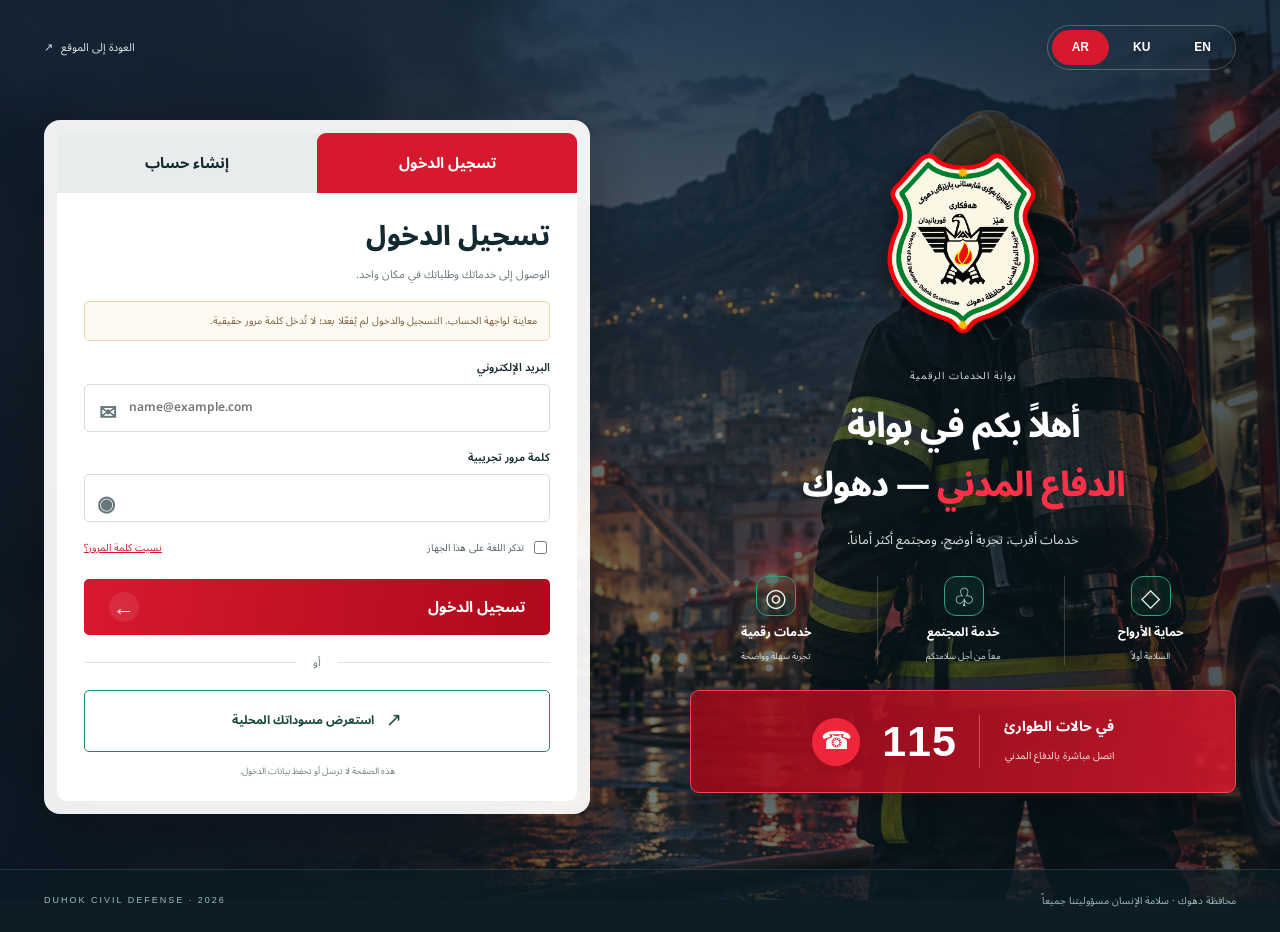
==== account.html @ 742c4f39 "Publish multilingual Duhok civil defense static portal" ====
<!doctype html>
<html lang="ar" dir="rtl"><head><meta charset="utf-8"><meta name="viewport" content="width=device-width,initial-scale=1"><meta name="theme-color" content="#14292f"><meta name="description" content="بوابة حساب المواطن لخدمات الدفاع المدني في دهوك — نسخة تطويرية."><title>بوابة المواطن — الدفاع المدني دهوك</title><link rel="icon" type="image/png" href="assets/civil-defense-logo.png"><link rel="stylesheet" href="styles.css"><link rel="stylesheet" href="institutional.css"><script src="account.js" defer></script></head>
<body class="account-page"><div class="account-background"></div><div class="account-overlay"></div><header class="account-header"><a class="account-back" href="index.html"><span>↗</span><span data-copy="home">العودة إلى الموقع</span></a><div class="account-languages" aria-label="Language"><button data-language="ar" aria-pressed="true">AR</button><button data-language="ku" aria-pressed="false">KU</button><button data-language="en" aria-pressed="false">EN</button></div></header>
<main class="account-layout"><section class="account-branding"><img src="assets/civil-defense-logo.png" alt="شعار الدفاع المدني في دهوك"><span class="account-eyebrow" data-copy="kicker">بوابة الخدمات الرقمية</span><h1><span data-copy="welcome">أهلاً بكم في بوابة</span><br><em data-copy="brand">الدفاع المدني</em><span data-copy="location"> — دهوك</span></h1><p data-copy="description">خدمات أقرب، تجربة أوضح، ومجتمع أكثر أماناً.</p><div class="account-values"><div><span>◇</span><strong data-copy="value1">حماية الأرواح</strong><small data-copy="value1desc">السلامة أولاً</small></div><div><span>♧</span><strong data-copy="value2">خدمة المجتمع</strong><small data-copy="value2desc">معاً من أجل سلامتكم</small></div><div><span>◎</span><strong data-copy="value3">خدمات رقمية</strong><small data-copy="value3desc">تجربة سهلة وواضحة</small></div></div><a class="account-emergency" href="tel:115"><span class="account-call">☎</span><b dir="ltr">115</b><span><strong data-copy="emergencyTitle">في حالات الطوارئ</strong><small data-copy="emergencyDesc">اتصل مباشرة بالدفاع المدني</small></span></a></section>
<section class="account-card" aria-labelledby="form-title"><div class="account-tabs" role="tablist" aria-label="Account"><button id="login-tab" role="tab" aria-selected="true" aria-controls="account-panel" data-tab="login" data-copy="login">تسجيل الدخول</button><button id="signup-tab" role="tab" aria-selected="false" aria-controls="account-panel" data-tab="signup" data-copy="signup">إنشاء حساب</button></div><div id="account-panel" role="tabpanel" aria-labelledby="login-tab"><h2 id="form-title" data-copy="login">تسجيل الدخول</h2><p class="account-subtitle" id="form-description" data-copy="loginDesc">الوصول إلى خدماتك وطلباتك في مكان واحد.</p><div class="account-notice" data-copy="notice">معاينة لواجهة الحساب. التسجيل والدخول لم يُفعّلا بعد؛ لا تُدخل كلمة مرور حقيقية.</div><form id="account-form"><label class="field signup-only" hidden><span data-copy="name">الاسم الكامل</span><input id="account-name" name="name" autocomplete="name" maxlength="100"></label><label class="field"><span data-copy="email">البريد الإلكتروني</span><div class="account-input"><input id="account-email" type="email" name="email" autocomplete="username" placeholder="name@example.com" required maxlength="150"><span aria-hidden="true">✉</span></div></label><label class="field"><span data-copy="password">كلمة مرور تجريبية</span><div class="account-input"><input id="account-password" type="password" name="password" autocomplete="off" minlength="8" maxlength="100" required><button id="password-toggle" type="button" aria-label="إظهار كلمة المرور" aria-pressed="false">◉</button></div></label><div class="account-form-options"><label><input type="checkbox" id="remember-language"><span data-copy="remember">تذكر اللغة على هذا الجهاز</span></label><button type="button" id="forgot-password" data-copy="forgot">نسيت كلمة المرور؟</button></div><button class="button red account-submit" id="account-submit" type="submit"><span data-copy="login">تسجيل الدخول</span><span>←</span></button><p id="account-message" role="status" aria-live="polite"></p></form><div class="account-or"><span></span><span data-copy="or">أو</span><span></span></div><a class="account-drafts" href="index.html?portal=drafts"><span>↗</span><strong data-copy="drafts">استعرض مسوداتك المحلية</strong></a><p class="account-privacy" data-copy="privacy">هذه الصفحة لا ترسل أو تحفظ بيانات الدخول.</p></div></section></main>
<footer class="account-footer"><span data-copy="footer">محافظة دهوك · سلامة الإنسان مسؤوليتنا جميعاً</span><span dir="ltr">DUHOK CIVIL DEFENSE · 2026</span></footer></body></html>
---- styles.css ----
@import url('https://fonts.googleapis.com/css2?family=Noto+Sans+Arabic:wght@400;500;600;700;800;900&display=swap');
:root{--red:#d7192d;--red-dark:#af1424;--ink:#14292f;--muted:#6b777b;--green:#147856;--line:#e4e8e7;--paper:#f6f7f5;--font:'Noto Sans Arabic',Tahoma,Arial,sans-serif}*{box-sizing:border-box}html{scroll-behavior:smooth;scroll-padding-top:100px}body{margin:0;font-family:var(--font);color:var(--ink);background:#fff;line-height:1.75}button,input,select,textarea{font:inherit}button,a,input,select,textarea{-webkit-tap-highlight-color:transparent}button{cursor:pointer}a{color:inherit;text-decoration:none}button{color:inherit}button:disabled{cursor:not-allowed}button:focus-visible,a:focus-visible,input:focus-visible,select:focus-visible,summary:focus-visible{outline:3px solid #219878;outline-offset:4px}h1,h2,h3,p{margin:0}h2{font-size:36px;font-weight:800;line-height:1.5;letter-spacing:-1px}p{color:var(--muted)}.wrap{width:min(1240px,calc(100% - 88px));margin-inline:auto}.icon{width:24px;height:24px;stroke:currentColor;fill:none;stroke-width:1.7;stroke-linecap:round;stroke-linejoin:round;flex-shrink:0}.svg-library{position:absolute;width:0;height:0;overflow:hidden}.sr-only{position:absolute;width:1px;height:1px;overflow:hidden;clip:rect(0,0,0,0)}.skip{position:fixed;top:-100px;z-index:99;background:white;padding:12px}.skip:focus{top:0}.utility{background:#12272d;color:#d6e0de;font-size:11px}.utility-inner{display:flex;align-items:center;justify-content:space-between;gap:16px;min-height:39px}.region{display:flex;align-items:center;gap:8px}.flag{width:20px;height:13px;background:linear-gradient(#df2739 33%,#fff 33% 66%,#168456 66%);position:relative}.flag:after{content:'';width:5px;height:5px;background:#e7c340;border-radius:50%;position:absolute;left:8px;top:4px}.preview-label{opacity:.75}.languages{display:flex;gap:15px}.languages button{border:0;background:none;color:#aebbb8;padding:5px 0;font-size:11px}.languages .selected{color:white;border-bottom:2px solid #e33747}.header{background:#fff;position:sticky;top:0;z-index:20;border-bottom:1px solid var(--line)}.header-inner{min-height:94px;display:flex;align-items:center;justify-content:space-between;gap:20px}.brand{display:flex;align-items:center;gap:12px;flex-shrink:0}.brand strong{display:block;font-size:17px;font-weight:800;line-height:1.6}.brand small{display:block;color:var(--muted);font-size:12px}.brand img{object-fit:contain}.header nav{display:flex;gap:25px;align-self:stretch;align-items:center}.header nav a{font-size:12px;position:relative;height:100%;display:flex;align-items:center;font-weight:600;white-space:nowrap}.header nav a:after{content:'';position:absolute;height:3px;bottom:0;left:0;right:0;transform:scaleX(0);background:var(--red);transition:transform .2s}.header nav a.active:after,.header nav a:hover:after{transform:scaleX(1)}.header-actions{display:flex;align-items:center;gap:12px}.icon-button{background:none;border:0;display:flex;align-items:center;justify-content:center;width:42px;height:42px;font-size:30px;border-radius:5px}.icon-button:hover{background:#f0f3f1}.button{display:inline-flex;align-items:center;justify-content:center;gap:12px;padding:13px 23px;border:0;border-radius:5px;font-size:13px;font-weight:700;min-height:48px;transition:background .2s,transform .2s}.button:hover{transform:translateY(-2px)}.portal-button{color:white;background:var(--ink);padding:11px 17px;font-size:12px}.portal-button .icon{width:18px;height:18px}.mobile-menu{display:none}.hero{position:relative;min-height:645px;color:white;background:#15232d;overflow:hidden}.hero-image,.hero-shade{position:absolute;inset:0}.hero-image{background:url('assets/hero.png') center 46%/cover no-repeat}.hero-shade{background:linear-gradient(90deg,rgba(12,23,30,.08),rgba(12,23,30,.13) 35%,rgba(12,23,30,.9) 72%,#0f202ade)}.hero-inner{position:relative;min-height:600px;display:flex;align-items:center}.hero-copy{max-width:550px;padding:65px 0 80px}.eyebrow{display:flex;align-items:center;gap:10px;color:var(--red);font-size:11px;font-weight:700;letter-spacing:.2px;margin-bottom:15px}.eyebrow>span:first-child:empty{display:inline-block;width:22px;height:2px;background:var(--red)}.eyebrow.light{color:#e1e8e6}.hero .eyebrow{font-size:12px;margin-bottom:25px}.hero h1{font-size:65px;line-height:1.43;font-weight:900;letter-spacing:-2px}.hero h1 em{font-style:normal;color:#f44351}.hero-copy p{max-width:440px;font-size:14px;line-height:2.1;color:#cbd4d6;margin:22px 0 28px}.hero-buttons{display:flex;gap:12px}.button.red{background:var(--red);color:white}.button.red:hover{background:var(--red-dark)}.button.red b{font-size:18px}.button.glass{color:white;border:1px solid #74818a;background:#ffffff08}.button.glass:hover{background:#ffffff14}.hero-trust{margin-top:26px;display:flex;align-items:center;gap:9px;color:#c2cdca;font-size:10px}.status-dot{width:7px;height:7px;border-radius:50%;background:#67ba86;display:inline-block;box-shadow:0 0 0 4px #67ba8617}.divider{height:12px;width:1px;background:#596767;margin-inline:9px}.hero-caption{position:absolute;bottom:80px;left:0;text-align:left;display:flex;flex-direction:column;gap:8px;font-size:12px;text-shadow:0 1px 10px #000}.caption-line{width:30px;height:3px;background:var(--red)}.photo-note{font-size:9px;color:#c2cdca}.hero-bottom{position:relative;padding:0 44px 28px;display:flex;justify-content:space-between;align-items:center;color:#a4b5b8;font-family:Arial,sans-serif;font-size:9px;letter-spacing:2px;direction:ltr}.hero-bottom a{font-size:22px}.quick-links{position:relative;z-index:2;margin-top:-25px;display:grid;grid-template-columns:repeat(3,1fr);background:white;box-shadow:0 16px 45px #162b3010;border-radius:6px;border:1px solid var(--line)}.quick-links>a,.quick-links>button{display:flex;align-items:center;gap:17px;padding:25px 28px;background:white;border:0;text-align:start;border-inline-end:1px solid var(--line)}.quick-links>:first-child{border-radius:0 6px 6px 0}.quick-links>:last-child{border:0;border-radius:6px 0 0 6px}.quick-icon{height:43px;width:43px;display:grid;place-items:center;background:#fcf0f1;color:var(--red);border-radius:5px;flex-shrink:0}.quick-links strong{display:block;font-size:14px}.quick-links small{display:block;color:var(--muted);font-size:10px;margin-top:3px}.quick-links .arrow{margin-inline-start:auto;width:19px;color:#8a9799}.quick-links>:hover{background:#fafbf9}.section{padding-block:85px}.section-heading{display:flex;align-items:center;justify-content:space-between;gap:30px;margin-bottom:30px}.section-heading p{margin-top:9px;font-size:13px}.filters{display:flex;background:#f3f5f2;padding:4px;border-radius:5px}.filters button{font-size:11px;border:0;background:none;padding:9px 17px;border-radius:3px;color:var(--muted)}.filters button.selected{background:white;color:var(--ink);box-shadow:0 2px 6px #00000007;font-weight:700}.service-grid{display:grid;grid-template-columns:repeat(4,1fr);gap:18px}.service-card{padding:27px 24px;border:1px solid var(--line);border-radius:6px;background:white;transition:border-color .2s,transform .2s;display:flex;flex-direction:column;align-items:start;text-align:start;min-height:262px;position:relative}.service-card:hover{border-color:#d7192d70;transform:translateY(-4px)}.service-card .service-icon{width:48px;height:48px;background:var(--paper);display:grid;place-items:center;border-radius:6px;color:var(--red);margin-bottom:20px}.service-card .service-icon .icon{width:27px;height:27px}.service-card h3{font-size:15px;font-weight:800;margin-bottom:8px}.service-card p{font-size:11px;line-height:1.95;flex:1}.card-bottom{width:100%;display:flex;justify-content:space-between;align-items:center;border-top:1px solid var(--line);padding-top:15px;margin-top:20px;font-size:10px;color:var(--green)}.card-bottom .icon{height:17px;width:17px;color:var(--ink)}.service-note{font-size:10px;color:var(--muted);display:flex;align-items:center;gap:9px;margin-top:24px}.service-note .icon{width:17px;height:17px}.about-section{background:var(--paper);padding:65px 0}.about-grid{display:grid;grid-template-columns:.85fr 1.15fr;gap:80px;align-items:center;direction:ltr}.about-grid>*{direction:rtl}.about-visual{position:relative;min-height:340px;background:#e9ede8;overflow:hidden;border-radius:5px;display:flex;align-items:center;justify-content:center}.contour{position:absolute;inset:-130px;background:repeating-radial-gradient(ellipse at 42% 48%,transparent 0 24px,#c7d0c655 25px 26px,transparent 27px 37px);transform:rotate(-25deg)}.about-shield{width:145px;height:160px;fill:none;stroke:#197657;stroke-width:.5;position:relative}.about-coordinate{position:absolute;bottom:28px;left:28px;font-family:Arial;font-size:11px;letter-spacing:1px;line-height:2;color:#365249}.about-coordinate span{font-size:9px;color:#748578}.about-tag{position:absolute;top:26px;right:26px;font-size:10px;display:flex;gap:10px;align-items:center}.about-copy h2{font-size:40px}.about-copy p{font-size:13px;margin-top:18px;max-width:500px}.values{display:grid;grid-template-columns:repeat(3,1fr);gap:18px;margin-top:28px}.values>div{display:flex;align-items:start;flex-direction:column;border-inline-end:1px solid #d7dfd6}.values>div:last-child{border:0}.values .icon{color:var(--green);margin-bottom:10px;width:22px;height:22px}.values strong{font-size:12px}.values small{font-size:9px;color:var(--muted);margin-top:5px}.text-link{display:inline-flex;gap:10px;align-items:center;color:var(--red);font-size:11px;font-weight:600;background:none;border:0;padding:0}.text-link .icon{height:19px;width:19px}.awareness-grid{display:grid;grid-template-columns:1.4fr 1fr 1fr;gap:22px}.awareness-card{border:1px solid var(--line);border-radius:5px;overflow:hidden;background:#fff;padding:0;text-align:start}.article-art{height:180px;display:flex;align-items:center;justify-content:center;background:#e6eae0;position:relative;overflow:hidden}.article-art .icon{width:70px;height:70px;stroke-width:1;color:#516751;position:relative;z-index:1}.article-art:before,.article-art:after{content:'';position:absolute;width:150px;height:150px;border:1px solid #87987e45;transform:rotate(30deg);border-radius:20px}.article-art:after{width:240px;height:240px}.art-fire{background:linear-gradient(110deg,#10212ac0,#10212a00),url('assets/hero.png') center 60%/cover}.art-fire .article-art-label{color:#fff;position:absolute;right:23px;bottom:18px;font-size:10px;letter-spacing:2px}.art-community{background:#ece7df}.art-community .icon{color:#786345}.art-community:before,.art-community:after{border-color:#b9a98d55}.article-body{padding:19px 22px 21px}.article-meta{font-size:9px;letter-spacing:.3px;color:var(--red);display:flex;align-items:center;gap:8px;margin-bottom:10px}.article-body h3{font-size:15px;line-height:1.8;font-weight:800}.article-body p{font-size:11px;margin-top:8px;line-height:1.9}.article-link{display:flex;gap:7px;align-items:center;margin-top:15px;color:var(--ink);font-size:10px;font-weight:700}.article-link .icon{width:16px;height:16px}.awareness-card:hover h3{color:var(--red)}.center-section{background:#142b2b;color:white;border-radius:6px;display:grid;grid-template-columns:1.05fr 1fr;overflow:hidden;position:relative}.center-copy{padding:45px 42px;z-index:2}.center-copy h2{font-size:30px}.center-copy p{color:#a6beb9;font-size:11px;margin-top:14px;max-width:410px}.center-controls{display:flex;gap:10px;margin-top:23px}.center-controls select{border:1px solid #6c827e;background:#ffffff08;color:white;padding:10px 15px;border-radius:4px;flex:1;min-width:0;font-size:12px}.center-controls option{color:var(--ink);background:white}.center-controls .button{font-size:11px;padding:12px 18px}.center-controls .icon{height:18px;width:18px}.map-art{display:flex;flex-direction:column;justify-content:center;position:relative}.map-art svg{width:100%}.map-label{position:absolute;bottom:15px;left:22px;font-size:9px;color:#71948c}.faq-section{display:grid;grid-template-columns:1fr 1.7fr;gap:65px}.faq-section p{font-size:13px;margin-top:12px}.faq-section details{border-bottom:1px solid var(--line);padding:18px 0;font-size:12px}.faq-section summary{font-weight:700;cursor:pointer;list-style:none;display:flex;justify-content:space-between;gap:20px}.faq-section summary:after{content:'+';font-size:20px;color:var(--red);line-height:1.2}.faq-section details[open] summary:after{content:'−'}.faq-section details p{font-size:11px;margin-top:15px;max-width:590px}.emergency-strip{background:var(--red);color:white;padding:30px 0}.emergency-strip>.wrap{display:flex;align-items:center;gap:24px}.emergency-icon{display:grid;place-items:center;width:55px;height:55px;border-radius:50%;background:#ffffff18;flex-shrink:0}.emergency-strip h2{font-size:22px;letter-spacing:0}.emergency-strip p{color:#ffccd1;font-size:11px;margin-top:6px}.emergency-strip a{margin-inline-start:auto;display:flex;align-items:center;gap:22px}.emergency-strip a strong{font-family:Arial;font-size:48px}.emergency-strip a span{font-size:12px;white-space:nowrap}footer{background:#11272c;color:#f1f6f4;padding:35px 0 0}.footer-main{display:flex;align-items:center;justify-content:space-between;gap:25px;padding-bottom:30px}.footer-main .brand strong{font-size:14px}.footer-main .brand small{color:#8ba5a4;font-size:10px}.footer-main p{font-size:14px;color:#bdcecc}.footer-main .text-link{color:#bed0cc;font-size:10px}.footer-bottom{padding:20px 0;border-top:1px solid #31494a;display:flex;justify-content:space-between;color:#75938f;font-size:9px}.footer-bottom [dir=ltr]{font-family:Arial;letter-spacing:1.6px}dialog{padding:25px 30px 30px;width:min(640px,calc(100% - 32px));max-height:88dvh;border:1px solid var(--line);border-radius:10px;box-shadow:0 30px 100px #0004;color:var(--ink)}dialog::backdrop{background:#07181eaa;backdrop-filter:blur(5px)}body:has(dialog[open]){overflow:hidden}.dialog-top{display:flex;justify-content:space-between;align-items:center;margin-bottom:15px}.dialog-top .eyebrow{margin:0}.dialog-top .icon-button{height:30px;width:30px}.dialog-top~div h2{font-size:25px;margin-bottom:10px;letter-spacing:0}.dialog-description{font-size:12px;margin-bottom:20px}.notice{background:#f7f3e8;border-inline-start:3px solid #d1a845;padding:12px 16px;font-size:11px;color:#71603d;margin:15px 0 20px;border-radius:3px}.requirements{font-size:12px;line-height:2.2;margin:15px 0 25px;padding-inline-start:20px}.form-grid{display:grid;grid-template-columns:1fr 1fr;gap:15px}label.field{display:flex;flex-direction:column;gap:6px;font-size:11px;font-weight:600}.field.full{grid-column:1/-1}.field input,.field select,.field textarea,.search-field{border:1px solid #d4ddda;border-radius:5px;padding:11px 13px;font-size:12px;width:100%;background:#fafbf9;color:var(--ink)}.field textarea{resize:vertical}.field input:focus,.search-field:focus{border-color:var(--green)}.form-footer{display:flex;justify-content:space-between;align-items:center;gap:20px;margin-top:22px}.form-footer small{font-size:10px;color:var(--muted)}.form-footer .button{font-size:11px;white-space:nowrap}.draft-card{border:1px solid var(--line);padding:15px 18px;border-radius:6px;margin-bottom:12px}.draft-card h3{font-size:13px}.draft-meta{font-size:10px;color:var(--muted);margin-top:7px;display:flex;justify-content:space-between;flex-wrap:wrap;gap:5px}.draft-status{color:var(--green);background:#e7f1e9;padding:2px 8px;border-radius:4px}.draft-actions{display:flex;gap:15px;margin-top:10px}.draft-actions button{font-size:10px;cursor:pointer;background:none;border:0;color:var(--red);padding:0}.empty-state{background:var(--paper);padding:35px;text-align:center;border-radius:6px;margin:15px 0 20px;font-size:12px}.empty-state .icon{width:40px;height:40px;color:#9aa9a2;margin-bottom:10px}.search-results{margin-top:15px}.search-result{width:100%;border:0;border-bottom:1px solid var(--line);padding:14px 5px;display:flex;align-items:center;justify-content:space-between;gap:20px;background:none;text-align:start;font-size:13px}.search-result small{display:block;font-size:10px;color:var(--muted);margin-top:4px}.search-result .icon{width:20px;height:20px;color:var(--red)}.article-detail{font-size:13px;line-height:2;color:var(--muted)}.article-detail p{margin-bottom:15px}.article-detail li{margin-bottom:9px}#toast{position:fixed;bottom:24px;left:50%;transform:translate(-50%,20px);background:var(--ink);color:white;padding:12px 24px;border-radius:6px;font-size:12px;opacity:0;pointer-events:none;z-index:100;transition:.25s;max-width:calc(100% - 30px)}#toast.visible{opacity:1;transform:translate(-50%,0)}html[dir=ltr] .arrow{transform:rotate(180deg)}html[dir=ltr] .about-grid>*{direction:ltr}html[dir=ltr] .hero-shade{background:linear-gradient(90deg,#0f202af5,#0f202ac9 40%,#0f202a22)}html[dir=ltr] .hero-caption{left:auto;right:0}html[dir=ltr] .hero h1{font-size:59px;line-height:1.25;letter-spacing:-1px}html[dir=ltr] .header nav{gap:18px}html[dir=ltr] .brand strong{font-size:15px}
@media(min-width:1600px){.hero-image{background-position:center 42%}.hero{min-height:710px}.hero-inner{min-height:660px}.hero h1{font-size:72px}}
@media(max-width:1150px){.wrap{width:calc(100% - 48px)}.header nav{gap:17px}.header nav a{font-size:11px}.brand strong{font-size:14px}.brand img{width:44px;height:54px}.header-actions{gap:4px}.portal-button{padding:10px 13px}.hero h1{font-size:56px}.hero-copy{max-width:500px}.quick-links>a,.quick-links>button{padding:24px 18px;gap:12px}.service-card{padding:24px 18px}.about-grid{gap:50px}.service-grid{gap:12px}.center-copy{padding:35px 28px}}
@media(max-width:950px){.header-inner{min-height:80px}.header nav{display:none;position:absolute;top:80px;left:0;right:0;background:white;padding:15px 24px;border-top:1px solid var(--line);box-shadow:0 15px 30px #14292f10;flex-direction:column;align-items:stretch;gap:0}.header nav.open{display:flex}.header nav a{padding:12px 0;font-size:13px}.mobile-menu{display:flex}.preview-label{display:none}.hero{min-height:590px}.hero-inner{min-height:550px}.hero h1{font-size:52px}.hero-copy{max-width:450px}.hero-copy p{max-width:370px}.hero-caption{display:none}.quick-links strong{font-size:12px}.quick-icon{width:35px;height:35px}.quick-links small{font-size:9px}.service-grid{grid-template-columns:repeat(2,1fr)}.service-card{min-height:230px}.about-grid{gap:35px}.about-copy h2{font-size:33px}.values{gap:10px}.awareness-grid{gap:14px;grid-template-columns:repeat(3,1fr)}.article-body{padding:17px}.article-body h3{font-size:13px}.center-section{grid-template-columns:1.3fr 1fr}.center-copy h2{font-size:26px}.center-controls{flex-direction:column;align-items:stretch}.center-controls select{min-height:44px}.faq-section{gap:35px}.emergency-strip h2{font-size:19px}.emergency-strip p{max-width:420px}.emergency-strip a{gap:13px}}
@media(max-width:650px){.wrap{width:calc(100% - 36px)}h2{font-size:27px;letter-spacing:-.5px}.utility-inner{min-height:35px;gap:8px}.utility,.languages button{font-size:9px}.languages{gap:10px}.region{gap:5px}.flag{width:17px}.brand{gap:7px}.brand img{width:38px;height:49px}.brand strong{font-size:12px}.brand small{font-size:10px}.header-inner{min-height:72px;gap:8px}.header-actions{gap:0}.header nav{top:72px}.portal-button{font-size:10px;min-height:38px;padding:9px 10px;gap:6px}.portal-button .icon{width:15px;height:15px}.header-actions .icon-button{width:32px;height:36px}.header-actions .icon{width:19px;height:19px}.hero{min-height:625px}.hero-image{background-position:32% center}.hero-shade{background:linear-gradient(0deg,#10232bf5,#10232ba6 70%,#10232b55)}.hero-inner{min-height:580px;align-items:end}.hero-copy{padding:65px 0 63px;max-width:100%}.hero h1{font-size:44px;line-height:1.45;letter-spacing:-1px}.hero .eyebrow{font-size:10px;margin-bottom:20px}.hero-copy p{font-size:12px;max-width:340px;margin:18px 0 23px}.hero-buttons{gap:9px}.hero-buttons .button{font-size:11px;padding:12px 14px;gap:8px}.hero-buttons .icon{height:18px;width:18px}.hero-buttons .button.red b{font-size:17px}.hero-trust{font-size:9px;gap:7px;margin-top:20px}.hero-bottom{padding:0 18px 35px;font-size:7px;letter-spacing:1px}.hero-bottom span:last-child{display:none}.quick-links{margin-top:-23px;grid-template-columns:1fr}.quick-links>a,.quick-links>button{padding:18px 20px;border-inline-end:0;border-bottom:1px solid var(--line);gap:15px}.quick-links strong{font-size:13px}.quick-links small{font-size:10px}.quick-links>:first-child{border-radius:6px 6px 0 0}.quick-links>:last-child{border-radius:0 0 6px 6px}.section{padding-block:55px}.section-heading{align-items:start;flex-direction:column;gap:20px;margin-bottom:25px}.section-heading p{font-size:11px;margin-top:9px}.eyebrow{font-size:10px;margin-bottom:12px}.filters{align-self:start}.service-grid{gap:12px}.service-card{padding:20px 16px;min-height:245px}.service-card h3{font-size:13px}.service-card p{font-size:10px}.service-card .service-icon{width:40px;height:40px;margin-bottom:15px}.card-bottom{font-size:9px}.service-note{font-size:9px;align-items:start}.service-note .icon{margin-top:3px}.about-section{padding:45px 0}.about-grid{grid-template-columns:1fr;gap:30px}.about-visual{min-height:235px;order:2}.about-shield{height:120px;width:110px}.about-copy h2{font-size:32px}.about-copy p{font-size:12px}.values strong{font-size:11px}.values small{font-size:8px}.awareness-grid{grid-template-columns:1fr;gap:18px}.article-art{height:190px}.article-body{padding:20px}.article-body h3{font-size:16px}.article-body p{font-size:12px}.center-section{grid-template-columns:1fr}.center-copy{padding:30px 24px}.center-copy h2{font-size:28px}.center-copy p{font-size:11px}.center-controls{flex-direction:row}.center-controls .button{font-size:10px;padding:10px}.map-art{height:180px}.map-art svg{height:230px;object-fit:cover}.faq-section{grid-template-columns:1fr;gap:20px}.faq-section details{font-size:11px}.emergency-strip{padding:27px 0}.emergency-strip>.wrap{gap:13px;flex-wrap:wrap}.emergency-icon{width:40px;height:40px}.emergency-icon .icon{width:20px}.emergency-strip .wrap>div:nth-child(2){flex:1}.emergency-strip h2{font-size:16px}.emergency-strip p{font-size:9px}.emergency-strip a{margin-inline-start:53px;gap:20px}.emergency-strip a strong{font-size:38px}.footer-main{flex-wrap:wrap;gap:20px}.footer-main p{font-size:12px}.footer-main .text-link{width:100%}.footer-bottom{gap:10px;flex-direction:column;font-size:8px;padding-block:16px}.form-grid{grid-template-columns:1fr}.field.full{grid-column:auto}.form-footer{align-items:start;flex-direction:column;gap:15px}dialog{padding:20px}.dialog-top~div h2{font-size:22px}html[dir=ltr] .hero h1{font-size:44px}html[dir=ltr] .hero-shade{background:linear-gradient(0deg,#10232bf5,#10232ba6 70%,#10232b55)}html[dir=ltr] .brand strong{font-size:11px}.region>span:last-child{max-width:175px;overflow:hidden;white-space:nowrap;text-overflow:ellipsis}}
@media(prefers-reduced-motion:reduce){html{scroll-behavior:auto}*,*:before,*:after{transition:none!important;animation:none!important}}
.about-copy h2{white-space:pre-line}
---- institutional.css ----
/* Visual direction derived from the supplied interface references. */
.header-inner{direction:ltr}.header nav{direction:rtl}.brand span{direction:rtl}
.hero{min-height:720px}.hero-image{transform:scaleX(-1);background-position:center 50%}.hero-shade{background:#f8f9f6f5;clip-path:polygon(0 0,49% 0,58% 100%,0 100%)}.hero-inner{direction:ltr;min-height:675px;z-index:2}.hero-copy{direction:rtl;color:var(--ink);max-width:540px;padding:48px 0 45px}.hero .eyebrow.light{color:var(--red)}.hero h1{font-size:58px;line-height:1.45}.hero h1 em{color:var(--red)}.hero-copy p{color:#526267;font-size:13px;max-width:475px;margin:17px 0 25px}.hero .glass{color:var(--ink);border-color:#9ba6a6;background:#fff9}.hero .glass:hover{background:#fff}.hero-trust{color:#627772;font-size:10px;margin-top:20px}.hero-trust .divider{background:#b9c5be}.hero-caption{left:auto;right:0;bottom:82px;text-align:right;color:white;max-width:185px;font-size:15px}.hero-caption .caption-line{margin-left:auto}.hero-bottom{z-index:2;padding-top:0}.hero-bottom span:first-child{color:#607973}.hero-bottom a{color:var(--red)}
.hero-facts{display:grid;grid-template-columns:repeat(3,1fr);gap:10px;margin-top:30px;direction:rtl}.hero-facts>div{background:#ffffffb8;border:1px solid #dce3df;border-radius:4px;padding:14px 10px;display:flex;align-items:center;flex-direction:column;gap:6px}.hero-facts .icon{height:22px;width:22px;color:var(--ink)}.hero-facts strong{font-family:Arial,sans-serif;font-size:20px;letter-spacing:-.5px}.hero-facts>div:nth-child(2) strong{font-size:15px;padding:4px 0}.hero-facts span{font-size:9px;color:#536660}
.quick-links{background:#10252a;border-color:#2e4547;box-shadow:0 12px 40px #0a22251c;margin-top:-14px}.quick-links>a,.quick-links>button{background:#10252a;color:#fff;border-color:#2e4547}.quick-links small{color:#91aaa7}.quick-links>:hover{background:#1a353b}.quick-icon{background:#d7192d20;color:#ff4355}.quick-links .arrow{color:#b4c8c5}.brand img{object-fit:contain}
.account-page{min-height:100dvh;background:#13232b;color:#fff;position:relative;display:flex;flex-direction:column;isolation:isolate}.account-background,.account-overlay{position:fixed;inset:0;z-index:-1}.account-background{background:url('assets/hero.png') center/cover;transform:scaleX(-1)}.account-overlay{background:linear-gradient(90deg,#0a1a259c,#0c202693 50%,#08171ebc)}.account-header{width:min(1280px,calc(100% - 88px));margin:25px auto;display:flex;align-items:center;justify-content:space-between;direction:ltr}.account-back{display:flex;gap:8px;align-items:center;font-size:11px;color:#dce7e6}.account-languages{border:1px solid #ffffff3d;border-radius:25px;display:flex;padding:4px;gap:4px;direction:ltr}.account-languages button{background:none;border:0;padding:7px 20px;color:#fff;font-family:Arial,sans-serif;font-weight:700;font-size:12px;border-radius:22px}.account-languages button[aria-pressed=true]{background:var(--red)}
.account-layout{width:min(1280px,calc(100% - 88px));margin:25px auto 55px;display:grid;grid-template-columns:1fr 1fr;gap:100px;align-items:center;flex:1}.account-branding{text-align:center}.account-branding>img{height:205px;width:190px;object-fit:contain;filter:drop-shadow(0 7px 12px #0007);margin-bottom:12px}.account-eyebrow{display:block;font-size:10px;color:#d8e4e1;margin-bottom:12px;letter-spacing:1px}.account-branding h1{font-size:34px;line-height:1.75;font-weight:800;letter-spacing:-1px}.account-branding h1 em{color:#ff3047;font-style:normal}.account-branding>p{font-size:13px;color:#d6e2df;margin-top:13px}
.account-values{display:grid;grid-template-columns:repeat(3,1fr);gap:15px;margin-top:25px}.account-values>div{display:flex;align-items:center;flex-direction:column;gap:6px;border-inline-end:1px solid #a8c0b640}.account-values>div:last-child{border:0}.account-values>div>span{display:grid;place-items:center;width:40px;height:40px;border:1px solid #31a17a;border-radius:12px;background:#0d775c24;font-size:25px;color:#e3f5ed}.account-values strong{font-size:12px}.account-values small{font-size:9px;color:#d1ded9}
.account-emergency{margin-top:25px;border:1px solid #f34754;background:linear-gradient(100deg,#9e0718dd,#d7192ddd);display:flex;align-items:center;justify-content:center;gap:22px;padding:13px 20px;border-radius:9px;direction:ltr;box-shadow:0 15px 30px #0003}.account-call{width:48px;height:48px;display:grid;place-items:center;border-radius:50%;background:#ef263a;font-size:25px}.account-emergency b{font-family:Arial,sans-serif;font-size:43px;letter-spacing:1px}.account-emergency>span:last-child{direction:rtl;text-align:right;border-left:1px solid #ff899080;padding-left:24px}.account-emergency strong{font-size:14px;display:block}.account-emergency small{font-size:10px;color:#ffe2e3}
.account-card{color:var(--ink);border-radius:16px;background:#ffffffed;padding:13px;box-shadow:0 25px 70px #0005;overflow:hidden}.account-tabs{display:grid;grid-template-columns:1fr 1fr;background:#e8ecec;border-radius:9px 9px 0 0}.account-tabs button{padding:17px 10px;border:0;background:none;font-size:15px;font-weight:700;border-radius:9px 9px 0 0}.account-tabs button[aria-selected=true]{background:var(--red);color:white}.account-card #account-panel{padding:24px 27px 22px;background:#fff;border-radius:0 0 10px 10px}.account-card h2{font-size:27px;font-weight:800;letter-spacing:0}.account-subtitle{font-size:11px;margin-top:7px}.account-notice{font-size:10px;color:#776040;padding:10px 12px;border:1px solid #e8d7b7;border-radius:5px;background:#fffaf1;margin:17px 0}
.account-card .field{font-size:11px;gap:7px;margin-bottom:16px}.account-card .field input{background:white;min-height:48px;padding:11px 15px}.account-input{position:relative}.account-input input{padding-inline-end:44px!important}.account-input>span,.account-input>button{position:absolute;inset-inline-end:10px;top:50%;transform:translateY(-50%);font-size:21px;color:#66787b;display:grid;place-items:center;width:27px;height:27px;background:none;border:0}.account-input input[type=email]{direction:ltr;text-align:start}.account-form-options{display:flex;align-items:center;justify-content:space-between;gap:10px;font-size:10px;margin:5px 0 22px}.account-form-options label{display:flex;align-items:center;gap:6px;color:#526467}.account-form-options input{accent-color:var(--red)}.account-form-options button{border:0;background:none;color:var(--red);text-decoration:underline;font-size:10px;padding:0}.account-submit{width:100%;justify-content:space-between;font-size:15px;padding:13px 25px;background:linear-gradient(100deg,#d8192d,#ad091c)!important}.account-submit>span:last-child{font-size:22px;width:30px;height:30px;border-radius:50%;background:#ffffff17;display:grid;place-items:center}#account-message{font-size:10px;color:#9d2432;line-height:2;margin-top:12px}
.account-or{display:flex;align-items:center;gap:17px;margin:18px 0;color:#657473;font-size:11px}.account-or>span:empty{flex:1;height:1px;background:#dde4df}.account-drafts{display:flex;align-items:center;justify-content:center;gap:12px;border:1px solid #278464;border-radius:5px;padding:13px;font-size:12px;color:#1a4a3f}.account-drafts>span{font-size:19px}.account-privacy{text-align:center;font-size:9px;color:#758481;margin-top:12px}.account-footer{background:#0a1c24b8;color:#a1b9b8;padding:22px 44px;display:flex;align-items:center;justify-content:space-between;gap:20px;font-size:10px;border-top:1px solid #d3e2e320}.account-footer>span:last-child{font-family:Arial,sans-serif;font-size:9px;letter-spacing:2px}.signup-only[hidden]{display:none!important}
.account-input input[type=email]{padding-left:44px!important;padding-right:15px!important}
html[dir=ltr] .account-input input[type=email]{padding-left:15px!important;padding-right:44px!important}
html[dir=ltr] .header nav,html[dir=ltr] .brand span{direction:ltr}html[dir=ltr] .hero-copy{direction:ltr}html[dir=ltr] .hero-shade{background:#f8f9f6f5}html[dir=ltr] .hero-caption{right:0;left:auto}html[dir=ltr] .hero h1{font-size:54px}html[dir=ltr] .account-branding h1{font-size:31px;line-height:1.6}html[dir=ltr] .account-emergency>span:last-child{direction:ltr;text-align:left}
@media(max-width:1150px){.hero-copy{max-width:470px}.hero h1{font-size:51px}.hero-shade{clip-path:polygon(0 0,51% 0,62% 100%,0 100%)}.hero-facts{gap:8px}.hero-facts strong{font-size:18px}.account-layout{gap:45px}.account-branding h1{font-size:29px}.account-branding>img{height:180px;width:170px}.account-card #account-panel{padding:22px}}
@media(max-width:950px){.hero-copy{max-width:430px}.hero h1{font-size:47px}.hero-shade{clip-path:polygon(0 0,54% 0,68% 100%,0 100%)}.hero-caption{display:none}.hero-inner{min-height:670px}.hero-facts span{font-size:8px}.account-layout{gap:30px;width:calc(100% - 48px)}.account-header{width:calc(100% - 48px)}.account-branding h1{font-size:23px}.account-branding>img{height:160px;width:150px}.account-values{gap:10px}.account-values strong{font-size:10px}.account-values small{font-size:8px}.account-emergency{gap:12px;padding:12px}.account-emergency b{font-size:35px}.account-emergency strong{font-size:12px}.account-emergency>span:last-child{padding-left:12px}.account-call{height:36px;width:36px;font-size:21px}}
@media(max-width:650px){.hero{min-height:auto}.hero-image{background-position:35% center}.hero-shade{clip-path:none;background:linear-gradient(#f8f9f6d9,#f8f9f6f5 65%,#f8f9f6)}.hero-inner{min-height:710px;align-items:center}.hero-copy{max-width:100%;padding:46px 0 35px}.hero h1{font-size:43px}.hero-copy p{color:#42545a;font-size:12px}.hero .eyebrow{font-size:10px}.hero-buttons .button{font-size:10px;padding:12px 13px}.hero-facts{gap:8px;margin-top:27px}.hero-facts>div{padding:14px 5px;background:#fff9}.hero-facts strong{font-size:18px}.hero-facts>div:nth-child(2) strong{font-size:12px;padding:4px 0}.hero-facts span{font-size:8px}.hero-bottom{padding-bottom:32px}.quick-links{margin-top:-16px}.header-inner{direction:rtl}.brand{direction:ltr}.brand span{direction:rtl}.account-header{width:calc(100% - 32px);margin:18px auto}.account-back{font-size:10px}.account-languages button{padding:6px 12px;font-size:10px}.account-layout{width:calc(100% - 32px);grid-template-columns:1fr;gap:30px;margin:8px auto 30px}.account-branding>img{height:120px;width:112px;margin-bottom:4px}.account-branding h1{font-size:23px}.account-eyebrow{font-size:9px;margin-bottom:8px}.account-branding>p{font-size:11px;margin-top:7px}.account-values{margin-top:16px;gap:10px}.account-values>div>span{height:30px;width:30px;font-size:20px;border-radius:8px}.account-emergency{margin-top:18px;max-width:420px;margin-inline:auto;gap:20px}.account-emergency b{font-size:36px}.account-card{padding:9px;border-radius:12px}.account-tabs button{padding:14px 8px;font-size:13px}.account-card #account-panel{padding:22px 17px}.account-card h2{font-size:25px}.account-form-options{font-size:9px;gap:7px}.account-form-options button{font-size:9px}.account-footer{padding:20px 16px;flex-direction:column;gap:9px;font-size:9px}.account-notice{font-size:9px}html[dir=ltr] .hero h1{font-size:43px}html[dir=ltr] .hero-shade{background:linear-gradient(#f8f9f6d9,#f8f9f6f5 65%,#f8f9f6)}html[dir=ltr] .header-inner,html[dir=ltr] .hero-facts{direction:ltr}html[dir=ltr] .brand span{direction:ltr}html[dir=ltr] .account-branding h1{font-size:25px}}
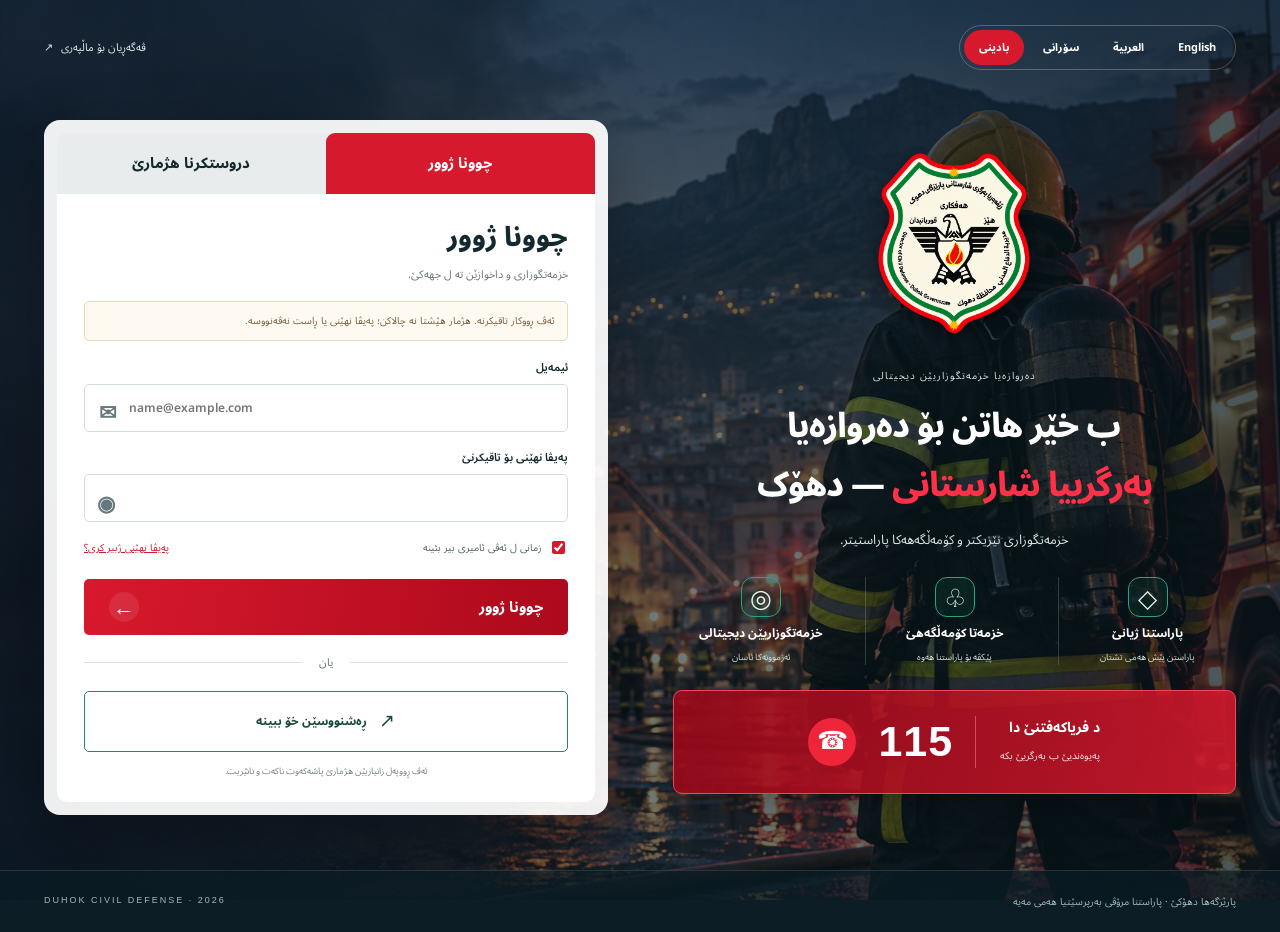
==== commit 4d2a5601: "Add separate Badini, Sorani, Arabic and English interfaces with verified government sources" ====
--- a/account.html
+++ b/account.html
@@ -1,6 +1,6 @@
 <!doctype html>
-<html lang="ar" dir="rtl"><head><meta charset="utf-8"><meta name="viewport" content="width=device-width,initial-scale=1"><meta name="theme-color" content="#14292f"><meta name="description" content="بوابة حساب المواطن لخدمات الدفاع المدني في دهوك — نسخة تطويرية."><title>بوابة المواطن — الدفاع المدني دهوك</title><link rel="icon" type="image/png" href="assets/civil-defense-logo.png"><link rel="stylesheet" href="styles.css"><link rel="stylesheet" href="institutional.css"><script src="account.js" defer></script></head>
-<body class="account-page"><div class="account-background"></div><div class="account-overlay"></div><header class="account-header"><a class="account-back" href="index.html"><span>↗</span><span data-copy="home">العودة إلى الموقع</span></a><div class="account-languages" aria-label="Language"><button data-language="ar" aria-pressed="true">AR</button><button data-language="ku" aria-pressed="false">KU</button><button data-language="en" aria-pressed="false">EN</button></div></header>
+<html lang="ar" dir="rtl"><head><meta charset="utf-8"><meta name="viewport" content="width=device-width,initial-scale=1"><meta name="theme-color" content="#14292f"><meta name="description" content="بوابة حساب المواطن لخدمات الدفاع المدني في دهوك — نسخة تطويرية."><title>بوابة المواطن — الدفاع المدني دهوك</title><link rel="icon" type="image/png" href="assets/civil-defense-logo.png"><link rel="stylesheet" href="styles.css"><link rel="stylesheet" href="institutional.css"><link rel="stylesheet" href="four-languages.css?v=four-20261014"><script src="locales.js?v=four-20261014" defer></script><script src="account.js?v=four-20261014" defer></script></head>
+<body class="account-page"><div class="account-background"></div><div class="account-overlay"></div><header class="account-header"><a class="account-back" href="index.html?design=reference"><span>↗</span><span data-copy="home">العودة إلى الموقع</span></a><div class="account-languages" aria-label="Language"><button data-language="badini" aria-pressed="false">بادینی</button><button data-language="sorani" aria-pressed="false">سۆرانی</button><button data-language="ar" aria-pressed="false">العربية</button><button data-language="en" aria-pressed="false">English</button></div></header>
 <main class="account-layout"><section class="account-branding"><img src="assets/civil-defense-logo.png" alt="شعار الدفاع المدني في دهوك"><span class="account-eyebrow" data-copy="kicker">بوابة الخدمات الرقمية</span><h1><span data-copy="welcome">أهلاً بكم في بوابة</span><br><em data-copy="brand">الدفاع المدني</em><span data-copy="location"> — دهوك</span></h1><p data-copy="description">خدمات أقرب، تجربة أوضح، ومجتمع أكثر أماناً.</p><div class="account-values"><div><span>◇</span><strong data-copy="value1">حماية الأرواح</strong><small data-copy="value1desc">السلامة أولاً</small></div><div><span>♧</span><strong data-copy="value2">خدمة المجتمع</strong><small data-copy="value2desc">معاً من أجل سلامتكم</small></div><div><span>◎</span><strong data-copy="value3">خدمات رقمية</strong><small data-copy="value3desc">تجربة سهلة وواضحة</small></div></div><a class="account-emergency" href="tel:115"><span class="account-call">☎</span><b dir="ltr">115</b><span><strong data-copy="emergencyTitle">في حالات الطوارئ</strong><small data-copy="emergencyDesc">اتصل مباشرة بالدفاع المدني</small></span></a></section>
-<section class="account-card" aria-labelledby="form-title"><div class="account-tabs" role="tablist" aria-label="Account"><button id="login-tab" role="tab" aria-selected="true" aria-controls="account-panel" data-tab="login" data-copy="login">تسجيل الدخول</button><button id="signup-tab" role="tab" aria-selected="false" aria-controls="account-panel" data-tab="signup" data-copy="signup">إنشاء حساب</button></div><div id="account-panel" role="tabpanel" aria-labelledby="login-tab"><h2 id="form-title" data-copy="login">تسجيل الدخول</h2><p class="account-subtitle" id="form-description" data-copy="loginDesc">الوصول إلى خدماتك وطلباتك في مكان واحد.</p><div class="account-notice" data-copy="notice">معاينة لواجهة الحساب. التسجيل والدخول لم يُفعّلا بعد؛ لا تُدخل كلمة مرور حقيقية.</div><form id="account-form"><label class="field signup-only" hidden><span data-copy="name">الاسم الكامل</span><input id="account-name" name="name" autocomplete="name" maxlength="100"></label><label class="field"><span data-copy="email">البريد الإلكتروني</span><div class="account-input"><input id="account-email" type="email" name="email" autocomplete="username" placeholder="name@example.com" required maxlength="150"><span aria-hidden="true">✉</span></div></label><label class="field"><span data-copy="password">كلمة مرور تجريبية</span><div class="account-input"><input id="account-password" type="password" name="password" autocomplete="off" minlength="8" maxlength="100" required><button id="password-toggle" type="button" aria-label="إظهار كلمة المرور" aria-pressed="false">◉</button></div></label><div class="account-form-options"><label><input type="checkbox" id="remember-language"><span data-copy="remember">تذكر اللغة على هذا الجهاز</span></label><button type="button" id="forgot-password" data-copy="forgot">نسيت كلمة المرور؟</button></div><button class="button red account-submit" id="account-submit" type="submit"><span data-copy="login">تسجيل الدخول</span><span>←</span></button><p id="account-message" role="status" aria-live="polite"></p></form><div class="account-or"><span></span><span data-copy="or">أو</span><span></span></div><a class="account-drafts" href="index.html?portal=drafts"><span>↗</span><strong data-copy="drafts">استعرض مسوداتك المحلية</strong></a><p class="account-privacy" data-copy="privacy">هذه الصفحة لا ترسل أو تحفظ بيانات الدخول.</p></div></section></main>
+<section class="account-card" aria-labelledby="form-title"><div class="account-tabs" role="tablist" aria-label="Account"><button id="login-tab" role="tab" aria-selected="true" aria-controls="account-panel" data-tab="login" data-copy="login">تسجيل الدخول</button><button id="signup-tab" role="tab" aria-selected="false" aria-controls="account-panel" data-tab="signup" data-copy="signup">إنشاء حساب</button></div><div id="account-panel" role="tabpanel" aria-labelledby="login-tab"><h2 id="form-title" data-copy="login">تسجيل الدخول</h2><p class="account-subtitle" id="form-description" data-copy="loginDesc">الوصول إلى خدماتك وطلباتك في مكان واحد.</p><div class="account-notice" data-copy="notice">معاينة لواجهة الحساب. التسجيل والدخول لم يُفعّلا بعد؛ لا تُدخل كلمة مرور حقيقية.</div><form id="account-form"><label class="field signup-only" hidden><span data-copy="name">الاسم الكامل</span><input id="account-name" name="name" autocomplete="name" maxlength="100"></label><label class="field"><span data-copy="email">البريد الإلكتروني</span><div class="account-input"><input id="account-email" type="email" name="email" autocomplete="username" placeholder="name@example.com" required maxlength="150"><span aria-hidden="true">✉</span></div></label><label class="field"><span data-copy="password">كلمة مرور تجريبية</span><div class="account-input"><input id="account-password" type="password" name="password" autocomplete="off" minlength="8" maxlength="100" required><button id="password-toggle" type="button" aria-label="إظهار كلمة المرور" aria-pressed="false">◉</button></div></label><div class="account-form-options"><label><input type="checkbox" id="remember-language" checked><span data-copy="remember">تذكر اللغة على هذا الجهاز</span></label><button type="button" id="forgot-password" data-copy="forgot">نسيت كلمة المرور؟</button></div><button class="button red account-submit" id="account-submit" type="submit"><span data-copy="login">تسجيل الدخول</span><span>←</span></button><p id="account-message" role="status" aria-live="polite"></p></form><div class="account-or"><span></span><span data-copy="or">أو</span><span></span></div><a class="account-drafts" href="portal.html?portal=drafts"><span>↗</span><strong data-copy="drafts">استعرض مسوداتك المحلية</strong></a><p class="account-privacy" data-copy="privacy">هذه الصفحة لا ترسل أو تحفظ بيانات الدخول.</p></div></section></main>
 <footer class="account-footer"><span data-copy="footer">محافظة دهوك · سلامة الإنسان مسؤوليتنا جميعاً</span><span dir="ltr">DUHOK CIVIL DEFENSE · 2026</span></footer></body></html>
--- a/four-languages.css
+++ b/four-languages.css
@@ -0,0 +1,4 @@
+.languages{gap:12px}.languages button{white-space:nowrap;padding:7px 4px}.languages button[aria-pressed=true]{border-bottom:2px solid #ee344a;color:white}.translation-review{padding:17px 0 0;color:#758579;font-size:10px}.pending-pill{display:inline-block;font-size:9px;background:#f6efdc;color:#80642f;border:1px solid #e6d9b5;padding:3px 8px;border-radius:5px;margin-bottom:12px}.source-meta{display:flex;justify-content:space-between;align-items:center;gap:8px;color:#217256;font-size:10px;line-height:1.8;margin-bottom:10px}.center-controls[hidden]{display:none!important}.center-section{border:1px solid #2c4847}.service-card{min-height:285px}.service-card p{font-size:12px;line-height:1.9}.article-body p{font-size:12px}.article-body h3{font-size:16px}.hero-facts>div:nth-child(2) strong{font-size:20px;padding:0}.hero-facts span{font-size:10px}.account-languages button{padding:8px 15px;font-family:var(--font);font-size:11px}.article-meta{display:none}.section-heading h2{line-height:1.65}.brand strong{max-width:235px}.account-layout{gap:65px}.hero-copy{max-width:550px}.hero h1{font-size:54px;line-height:1.55}.hero-shade{clip-path:polygon(0 0,51% 0,62% 100%,0 100%)}.hero-copy p{font-size:14px}.about-copy h2{font-size:36px}html[data-locale=badini] .hero h1,html[data-locale=sorani] .hero h1{font-size:49px}html[data-locale=badini] .brand strong,html[data-locale=sorani] .brand strong{font-size:14px}.utility-inner{flex-wrap:wrap;gap:8px}.preview-label{font-size:10px}.service-card .card-bottom{margin-top:auto}.account-page .account-languages{flex-wrap:wrap;justify-content:center}.reference-caption{display:none}
+@media(max-width:1150px){.hero-copy{max-width:490px}.hero h1{font-size:46px}html[data-locale=badini] .hero h1,html[data-locale=sorani] .hero h1{font-size:43px}.brand strong{max-width:200px}.hero-shade{clip-path:polygon(0 0,53% 0,65% 100%,0 100%)}}
+@media(max-width:950px){.header-inner{gap:10px}.hero-copy{max-width:430px}.hero h1{font-size:41px}html[data-locale=badini] .hero h1,html[data-locale=sorani] .hero h1{font-size:39px}.languages{gap:8px}.languages button{font-size:10px}.account-layout{gap:25px}}
+@media(max-width:650px){.utility-inner{justify-content:center;padding:7px 0;gap:4px}.region{width:100%;justify-content:center}.region>span:last-child{max-width:100%}.languages{width:100%;justify-content:center;gap:18px}.languages button{font-size:10px}.header-inner{min-height:82px}.header nav{top:82px}.brand strong{font-size:11px;max-width:155px}html[data-locale=badini] .brand strong,html[data-locale=sorani] .brand strong{font-size:10px}.hero-inner{min-height:700px}.hero-copy{max-width:100%;padding:40px 0}.hero h1{font-size:39px}html[data-locale=badini] .hero h1,html[data-locale=sorani] .hero h1{font-size:37px}.hero-copy p{font-size:12px}.hero-shade{clip-path:none;background:linear-gradient(#f8f9f6db,#f8f9f6f8)}.hero-buttons{flex-wrap:wrap}.hero-facts{gap:6px}.hero-facts span{font-size:9px}.hero-facts>div:nth-child(2) strong{font-size:18px}.service-card{min-height:295px}.service-card h3{font-size:13px}.service-card p{font-size:10px}.translation-review{font-size:9px;line-height:1.9}.section-heading h2{font-size:25px}.account-languages button{padding:6px 10px;font-size:10px}.account-header{gap:8px}.account-back{font-size:9px}.account-layout{gap:25px}.account-branding h1{font-size:22px}.account-form-options{align-items:start}.about-copy h2{font-size:29px}html[dir=ltr] .hero-shade{clip-path:none;background:linear-gradient(#f8f9f6db,#f8f9f6f8)}}
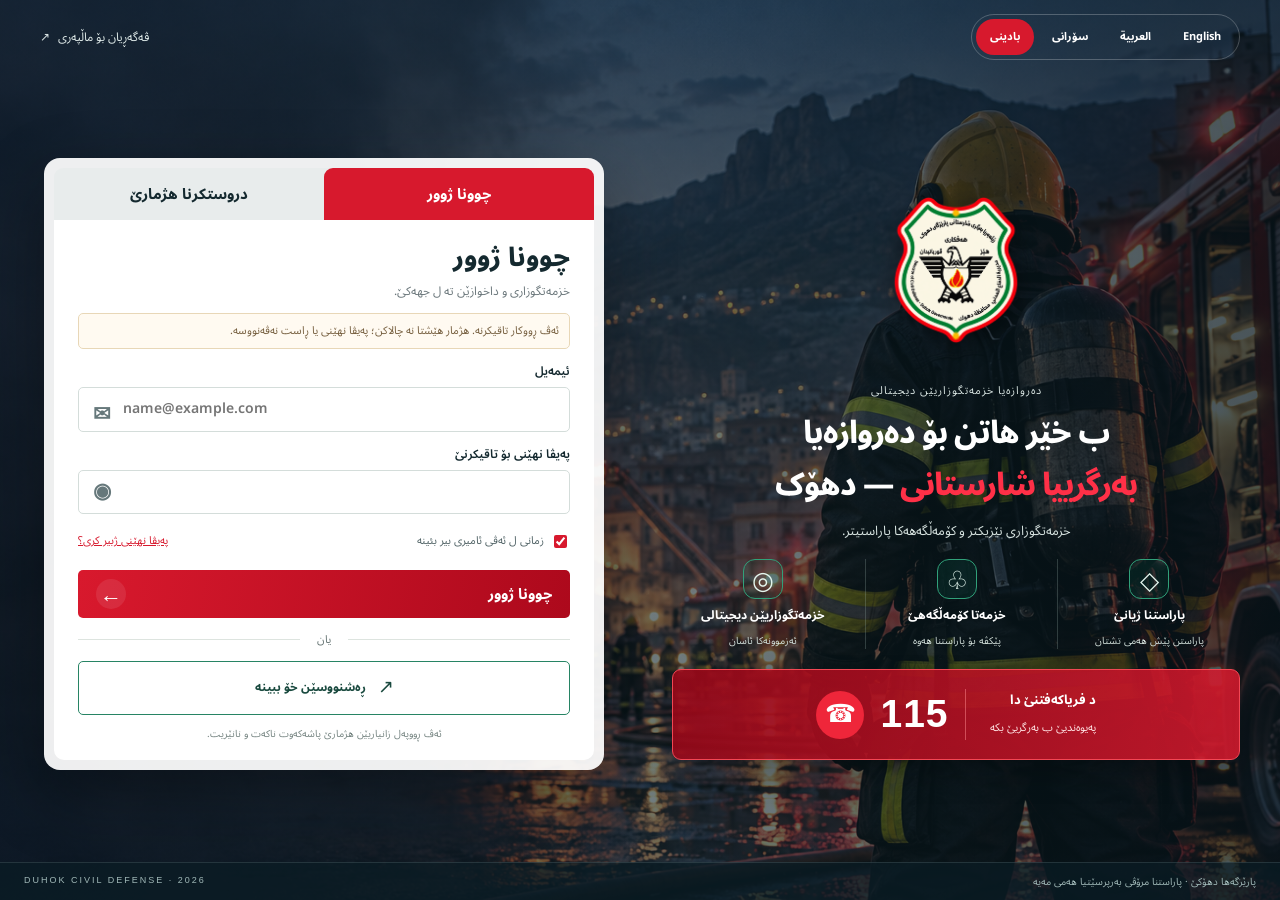
==== commit 1639f844: "Fit account pages to viewport and validate registration confirmation" ====
--- a/account.html
+++ b/account.html
@@ -1,6 +1,6 @@
 <!doctype html>
-<html lang="ar" dir="rtl"><head><meta charset="utf-8"><meta name="viewport" content="width=device-width,initial-scale=1"><meta name="theme-color" content="#14292f"><meta name="description" content="بوابة حساب المواطن لخدمات الدفاع المدني في دهوك — نسخة تطويرية."><title>بوابة المواطن — الدفاع المدني دهوك</title><link rel="icon" type="image/png" href="assets/civil-defense-logo.png"><link rel="stylesheet" href="styles.css"><link rel="stylesheet" href="institutional.css"><link rel="stylesheet" href="four-languages.css?v=four-20261014"><script src="locales.js?v=four-20261014" defer></script><script src="account.js?v=four-20261014" defer></script></head>
+<html lang="ar" dir="rtl"><head><meta charset="utf-8"><meta name="viewport" content="width=device-width,initial-scale=1"><meta name="theme-color" content="#14292f"><meta name="description" content="بوابة حساب المواطن لخدمات الدفاع المدني في دهوك — نسخة تطويرية."><title>بوابة المواطن — الدفاع المدني دهوك</title><link rel="icon" type="image/png" href="assets/civil-defense-logo.png"><link rel="stylesheet" href="styles.css"><link rel="stylesheet" href="institutional.css"><link rel="stylesheet" href="four-languages.css?v=four-20261014"><script src="locales.js?v=four-20261014" defer></script><script src="account.js?v=fit-20261014-1" defer></script><link rel="stylesheet" href="account-fit.css?v=fit-20261014-1"></head>
 <body class="account-page"><div class="account-background"></div><div class="account-overlay"></div><header class="account-header"><a class="account-back" href="index.html?design=reference"><span>↗</span><span data-copy="home">العودة إلى الموقع</span></a><div class="account-languages" aria-label="Language"><button data-language="badini" aria-pressed="false">بادینی</button><button data-language="sorani" aria-pressed="false">سۆرانی</button><button data-language="ar" aria-pressed="false">العربية</button><button data-language="en" aria-pressed="false">English</button></div></header>
 <main class="account-layout"><section class="account-branding"><img src="assets/civil-defense-logo.png" alt="شعار الدفاع المدني في دهوك"><span class="account-eyebrow" data-copy="kicker">بوابة الخدمات الرقمية</span><h1><span data-copy="welcome">أهلاً بكم في بوابة</span><br><em data-copy="brand">الدفاع المدني</em><span data-copy="location"> — دهوك</span></h1><p data-copy="description">خدمات أقرب، تجربة أوضح، ومجتمع أكثر أماناً.</p><div class="account-values"><div><span>◇</span><strong data-copy="value1">حماية الأرواح</strong><small data-copy="value1desc">السلامة أولاً</small></div><div><span>♧</span><strong data-copy="value2">خدمة المجتمع</strong><small data-copy="value2desc">معاً من أجل سلامتكم</small></div><div><span>◎</span><strong data-copy="value3">خدمات رقمية</strong><small data-copy="value3desc">تجربة سهلة وواضحة</small></div></div><a class="account-emergency" href="tel:115"><span class="account-call">☎</span><b dir="ltr">115</b><span><strong data-copy="emergencyTitle">في حالات الطوارئ</strong><small data-copy="emergencyDesc">اتصل مباشرة بالدفاع المدني</small></span></a></section>
-<section class="account-card" aria-labelledby="form-title"><div class="account-tabs" role="tablist" aria-label="Account"><button id="login-tab" role="tab" aria-selected="true" aria-controls="account-panel" data-tab="login" data-copy="login">تسجيل الدخول</button><button id="signup-tab" role="tab" aria-selected="false" aria-controls="account-panel" data-tab="signup" data-copy="signup">إنشاء حساب</button></div><div id="account-panel" role="tabpanel" aria-labelledby="login-tab"><h2 id="form-title" data-copy="login">تسجيل الدخول</h2><p class="account-subtitle" id="form-description" data-copy="loginDesc">الوصول إلى خدماتك وطلباتك في مكان واحد.</p><div class="account-notice" data-copy="notice">معاينة لواجهة الحساب. التسجيل والدخول لم يُفعّلا بعد؛ لا تُدخل كلمة مرور حقيقية.</div><form id="account-form"><label class="field signup-only" hidden><span data-copy="name">الاسم الكامل</span><input id="account-name" name="name" autocomplete="name" maxlength="100"></label><label class="field"><span data-copy="email">البريد الإلكتروني</span><div class="account-input"><input id="account-email" type="email" name="email" autocomplete="username" placeholder="name@example.com" required maxlength="150"><span aria-hidden="true">✉</span></div></label><label class="field"><span data-copy="password">كلمة مرور تجريبية</span><div class="account-input"><input id="account-password" type="password" name="password" autocomplete="off" minlength="8" maxlength="100" required><button id="password-toggle" type="button" aria-label="إظهار كلمة المرور" aria-pressed="false">◉</button></div></label><div class="account-form-options"><label><input type="checkbox" id="remember-language" checked><span data-copy="remember">تذكر اللغة على هذا الجهاز</span></label><button type="button" id="forgot-password" data-copy="forgot">نسيت كلمة المرور؟</button></div><button class="button red account-submit" id="account-submit" type="submit"><span data-copy="login">تسجيل الدخول</span><span>←</span></button><p id="account-message" role="status" aria-live="polite"></p></form><div class="account-or"><span></span><span data-copy="or">أو</span><span></span></div><a class="account-drafts" href="portal.html?portal=drafts"><span>↗</span><strong data-copy="drafts">استعرض مسوداتك المحلية</strong></a><p class="account-privacy" data-copy="privacy">هذه الصفحة لا ترسل أو تحفظ بيانات الدخول.</p></div></section></main>
+<section class="account-card" aria-labelledby="form-title"><div class="account-tabs" role="tablist" aria-label="Account"><button id="login-tab" role="tab" aria-selected="true" aria-controls="account-panel" data-tab="login" data-copy="login">تسجيل الدخول</button><button id="signup-tab" role="tab" aria-selected="false" aria-controls="account-panel" data-tab="signup" data-copy="signup">إنشاء حساب</button></div><div id="account-panel" role="tabpanel" aria-labelledby="login-tab"><h2 id="form-title" data-copy="login">تسجيل الدخول</h2><p class="account-subtitle" id="form-description" data-copy="loginDesc">الوصول إلى خدماتك وطلباتك في مكان واحد.</p><div class="account-notice" data-copy="notice">معاينة لواجهة الحساب. التسجيل والدخول لم يُفعّلا بعد؛ لا تُدخل كلمة مرور حقيقية.</div><form id="account-form"><label class="field signup-only" hidden><span data-copy="name">الاسم الكامل</span><input id="account-name" name="name" autocomplete="name" maxlength="100" minlength="2"></label><label class="field"><span data-copy="email">البريد الإلكتروني</span><div class="account-input"><input id="account-email" type="email" name="email" autocomplete="username" placeholder="name@example.com" required maxlength="150"><span aria-hidden="true">✉</span></div></label><label class="field"><span data-copy="password">كلمة مرور تجريبية</span><div class="account-input"><input id="account-password" type="password" name="password" autocomplete="off" minlength="8" maxlength="100" required><button id="password-toggle" type="button" aria-label="إظهار كلمة المرور" aria-pressed="false">◉</button></div></label><label class="field signup-only" hidden><span data-copy="confirmPassword"></span><div class="account-input"><input id="account-confirm" type="password" autocomplete="off" minlength="8" maxlength="100"></div></label><div class="account-help signup-only" hidden><span data-copy="passwordHelp"></span><div class="password-meter" id="password-meter" data-level="0" aria-hidden="true"><span></span><span></span><span></span></div></div><div class="account-form-options"><label><input type="checkbox" id="remember-language" checked><span data-copy="remember">تذكر اللغة على هذا الجهاز</span></label><button type="button" id="forgot-password" data-copy="forgot">نسيت كلمة المرور؟</button></div><button class="button red account-submit" id="account-submit" type="submit"><span data-copy="login">تسجيل الدخول</span><span>←</span></button><p id="account-message" role="status" aria-live="polite"></p></form><div class="account-or"><span></span><span data-copy="or">أو</span><span></span></div><a class="account-drafts" href="portal.html?portal=drafts"><span>↗</span><strong data-copy="drafts">استعرض مسوداتك المحلية</strong></a><p class="account-privacy" data-copy="privacy">هذه الصفحة لا ترسل أو تحفظ بيانات الدخول.</p></div></section></main>
 <footer class="account-footer"><span data-copy="footer">محافظة دهوك · سلامة الإنسان مسؤوليتنا جميعاً</span><span dir="ltr">DUHOK CIVIL DEFENSE · 2026</span></footer></body></html>
--- a/account-fit.css
+++ b/account-fit.css
@@ -0,0 +1,5 @@
+/* Account shell fits the viewport; long forms scroll inside the card. */
+html:has(.account-page){height:100%;scrollbar-gutter:auto}.account-page{height:100dvh;min-height:0;display:grid;grid-template-rows:auto minmax(0,1fr) auto;margin:0;overflow:hidden}.account-page *{min-width:0}.account-header{width:min(1200px,calc(100% - 48px));margin:14px auto;min-height:40px;gap:16px}.account-layout{width:min(1200px,calc(100% - 48px));margin:0 auto;padding:10px 0 18px;gap:clamp(24px,5vw,76px);min-height:0;align-items:center}.account-card{width:100%;max-width:560px;max-height:100%;min-height:0;display:flex;flex-direction:column;padding:10px;justify-self:center}.account-tabs{flex-shrink:0}.account-tabs button{padding:13px 8px;font-size:15px;min-height:48px}.account-card #account-panel{min-height:0;overflow:auto;overscroll-behavior:contain;padding:18px 24px;scrollbar-width:thin;scrollbar-color:#afbcc0 #f5f7f7}.account-card h2{font-size:26px;line-height:1.5}.account-subtitle{margin:5px 0 0;font-size:12px;line-height:1.6}.account-notice{font-size:11px;line-height:1.6;padding:8px 10px;margin:12px 0}.account-card .field{font-size:12px;margin-bottom:12px;gap:5px}.account-card .field input{min-height:44px;padding:9px 13px;font-size:14px}.account-form-options{margin:8px 0 14px;flex-wrap:wrap;font-size:11px}.account-form-options button{font-size:11px;min-height:30px}.account-submit{min-height:48px;padding:9px 18px}.account-or{margin:12px 0}.account-drafts{min-height:44px;padding:9px;font-size:12px}.account-privacy{font-size:10px;line-height:1.7;margin-top:10px}#account-message:empty{display:none}#account-message{font-size:12px;line-height:1.7;padding:10px;background:#fff1f2;border-radius:5px;margin-top:12px}.account-branding{min-height:0;max-height:100%;display:flex;flex-direction:column;align-items:center;justify-content:center;gap:8px}.account-branding>img{width:clamp(100px,12vw,190px);height:clamp(110px,23dvh,205px);margin:0}.account-eyebrow{margin:0;font-size:11px}.account-branding h1{font-size:clamp(24px,2.45vw,35px);line-height:1.65;margin:0}.account-branding>p{font-size:13px;margin:0;line-height:1.8}.account-values{width:100%;margin-top:8px;gap:10px}.account-values strong{font-size:12px}.account-values small{font-size:10px}.account-emergency{width:100%;margin-top:12px;padding:10px 14px;gap:16px}.account-emergency b{font-size:39px}.account-emergency strong{font-size:13px}.account-emergency small{font-size:11px}.account-footer{padding:10px 24px;font-size:10px;min-height:36px}.account-back{font-size:12px;min-height:40px}.account-languages button{min-height:36px;font-family:inherit;padding:5px 14px;font-size:11px}.account-input>button{width:40px;height:40px;inset-inline-end:4px}.account-card input:focus-visible{outline:2px solid #c8001b;outline-offset:2px}.account-help{font-size:11px;line-height:1.7;color:#647278;margin:5px 0 0}.password-meter{display:grid;grid-template-columns:repeat(3,1fr);gap:4px;margin-top:6px;height:4px}.password-meter span{background:#e2e7e9;border-radius:4px}.password-meter[data-level="1"] span:first-child{background:#d51a32}.password-meter[data-level="2"] span:nth-child(-n+2){background:#be8400}.password-meter[data-level="3"] span{background:#15845e}
+@media(max-height:750px) and (min-width:801px){.account-branding>img{height:140px;width:130px}.account-branding h1{font-size:27px}.account-values>div>span{width:32px;height:32px;font-size:21px}.account-emergency b{font-size:33px}.account-card #account-panel{padding:14px 20px}.account-card h2{font-size:23px}.account-header{margin:9px auto}.account-layout{padding:6px 0 12px}.account-footer{padding:7px 24px}.account-notice{font-size:10px}.account-card .field{margin-bottom:9px}}
+@media(max-width:800px){.account-page{grid-template-rows:auto minmax(0,1fr) auto}.account-header{width:calc(100% - 24px);margin:8px auto;gap:8px;flex-wrap:wrap;justify-content:center}.account-back{font-size:11px;min-height:30px}.account-languages{gap:2px;padding:3px}.account-languages button{padding:5px 9px;font-size:11px;min-height:34px}.account-layout{width:calc(100% - 24px);grid-template-columns:1fr;gap:0;padding:4px 0 10px;align-items:stretch}.account-branding{display:none}.account-card{max-width:500px;padding:8px;align-self:center}.account-card #account-panel{padding:15px 16px}.account-card h2{font-size:24px}.account-footer{padding:8px 12px;gap:3px;font-size:9px;line-height:1.5}.account-footer>span:last-child{display:none}.account-tabs button{font-size:13px}.account-form-options{font-size:10px}.account-card .field input{font-size:16px}.account-notice{font-size:10px}.account-subtitle{font-size:11px}.account-help{font-size:10px}}
+@media(max-height:500px) and (min-width:801px){.account-branding>img{height:80px;width:74px}.account-branding h1{font-size:20px}.account-eyebrow,.account-values,.account-branding>p{display:none}.account-emergency{margin-top:8px}}
